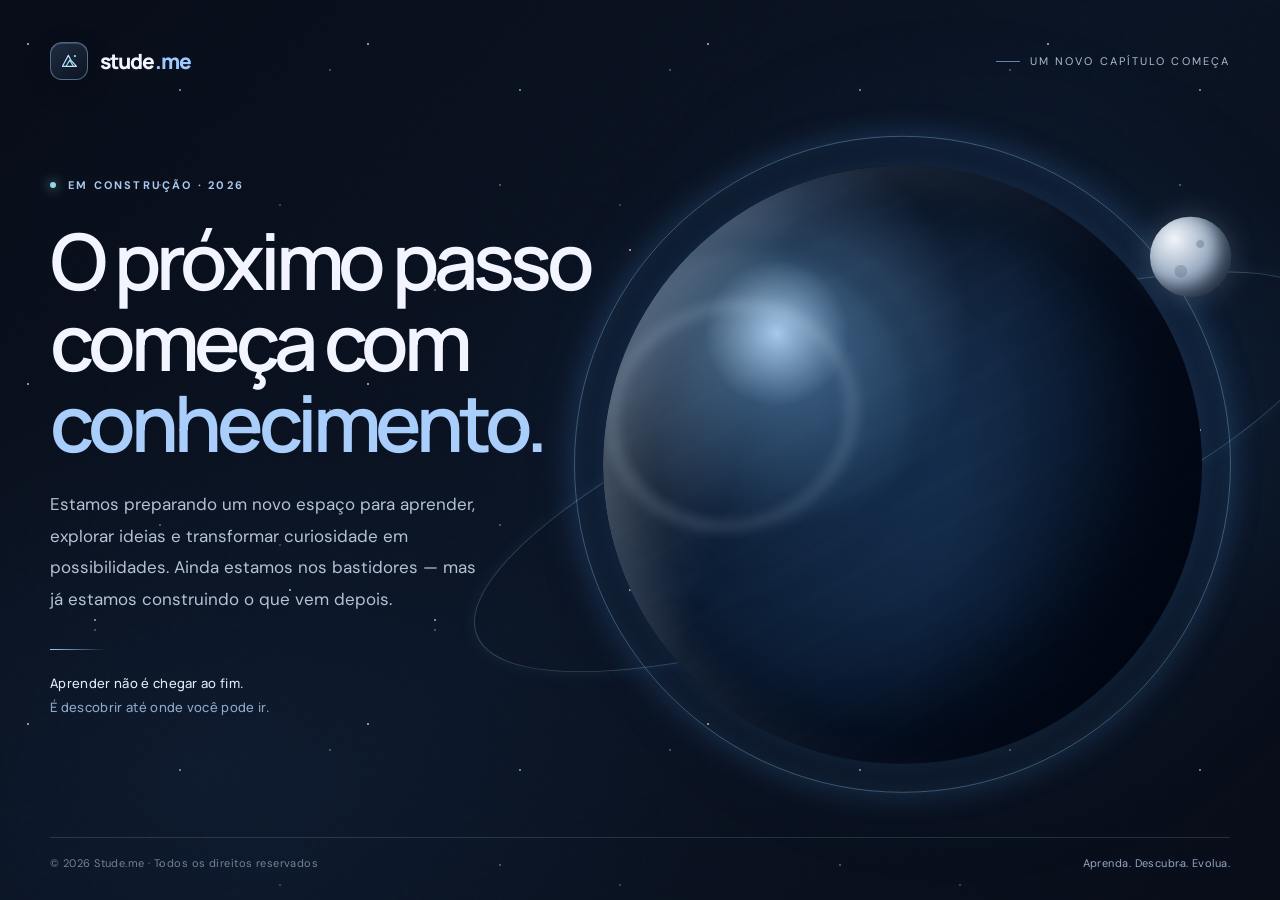
==== index (3).html @ 210246f9 "Add files via upload" ====
<!doctype html>
<html lang="pt-BR">
<head>
  <meta charset="utf-8">
  <meta name="viewport" content="width=device-width, initial-scale=1">
  <meta name="theme-color" content="#080d18">
  <meta name="description" content="Stude.me — um novo espaço para aprender, descobrir e evoluir. Em breve.">
  <title>Stude.me — Estamos chegando</title>
  <link rel="preconnect" href="https://fonts.googleapis.com">
  <link rel="preconnect" href="https://fonts.gstatic.com" crossorigin>
  <link href="https://fonts.googleapis.com/css2?family=DM+Sans:wght@400;500;600;700&family=Manrope:wght@400;500;600;700;800&display=swap" rel="stylesheet">
  <style>
    :root {
      color-scheme: dark;
      --ink: #f2f5ff;
      --muted: #a5b1c7;
      --blue: #8ebdff;
      --cyan: #8ce7e9;
      --line: rgba(190, 213, 255, .16);
    }
    * { box-sizing: border-box; }
    html { min-height: 100%; background: #080d18; }
    body {
      min-height: 100vh;
      margin: 0;
      overflow-x: hidden;
      color: var(--ink);
      font-family: "DM Sans", sans-serif;
      background:
        radial-gradient(ellipse at 75% 45%, rgba(33, 76, 125, .22), transparent 38%),
        radial-gradient(ellipse at 16% 85%, rgba(34, 61, 104, .17), transparent 35%),
        linear-gradient(135deg, #080d18 0%, #0b1424 52%, #080d18 100%);
    }
    body::before {
      content: "";
      position: fixed; inset: 0; pointer-events: none; opacity: .22;
      background-image: url("data:image/svg+xml,%3Csvg viewBox='0 0 180 180' xmlns='http://www.w3.org/2000/svg'%3E%3Cfilter id='n'%3E%3CfeTurbulence type='fractalNoise' baseFrequency='.8' numOctaves='3' stitchTiles='stitch'/%3E%3C/filter%3E%3Crect width='100%25' height='100%25' filter='url(%23n)' opacity='.16'/%3E%3C/svg%3E");
      mix-blend-mode: soft-light;
    }
    .stars, .stars::before, .stars::after {
      position: fixed; inset: 0; content: ""; pointer-events: none;
      background-repeat: repeat; background-size: 340px 340px;
    }
    .stars {
      opacity: .55;
      background-image:
        radial-gradient(1px 1px at 28px 44px, #fff 98%, transparent),
        radial-gradient(1px 1px at 180px 90px, #b8d9ff 98%, transparent),
        radial-gradient(1.5px 1.5px at 290px 250px, #fff 98%, transparent),
        radial-gradient(1px 1px at 95px 280px, #c8e9ff 98%, transparent);
    }
    .stars::before { background-image: radial-gradient(1px 1px at 70px 150px, #fff 98%, transparent), radial-gradient(1px 1px at 240px 35px, #d9eaff 98%, transparent); transform: translate(90px, 35px); opacity: .5; }
    .stars::after { background-image: radial-gradient(1px 1px at 130px 210px, #fff 98%, transparent), radial-gradient(1px 1px at 315px 125px, #a8d8ff 98%, transparent); transform: translate(-35px, 80px); opacity: .45; }
    .scene {
      position: fixed; inset: 0; overflow: hidden; pointer-events: none;
      perspective: 1000px;
    }
    .glow {
      position: absolute; width: min(72vw, 900px); aspect-ratio: 1;
      right: -10vw; top: 50%; transform: translateY(-50%);
      border-radius: 50%;
      background: radial-gradient(circle, rgba(68, 139, 205, .16), rgba(40, 87, 142, .07) 35%, transparent 68%);
      filter: blur(16px);
    }
    .planet-wrap {
      position: absolute; width: clamp(360px, 57vw, 760px); aspect-ratio: 1;
      right: clamp(-150px, 1vw, 70px); top: 50%; transform: translateY(-48%);
      animation: float 12s ease-in-out infinite;
    }
    .planet {
      position: absolute; inset: 9%;
      border-radius: 50%;
      overflow: hidden;
      background:
        radial-gradient(ellipse at 29% 28%, rgba(181, 220, 255, .9) 0%, rgba(111, 165, 215, .36) 12%, transparent 32%),
        radial-gradient(ellipse at 67% 73%, rgba(11, 34, 65, .1), rgba(4, 13, 29, .92) 70%),
        linear-gradient(145deg, #6d9dc7, #244a75 45%, #08182f 78%);
      box-shadow:
        inset -55px -25px 95px rgba(0, 4, 15, .9),
        inset 18px 12px 45px rgba(194, 226, 255, .2),
        0 0 65px rgba(75, 151, 220, .18);
    }
    .planet::before {
      content: ""; position: absolute; inset: -12%;
      background:
        radial-gradient(ellipse at 30% 37%, transparent 0 15%, rgba(211, 231, 255, .17) 16% 17%, transparent 18% 24%, rgba(14, 35, 62, .22) 25% 27%, transparent 28%),
        repeating-linear-gradient(168deg, transparent 0 18px, rgba(211, 232, 255, .08) 19px, transparent 22px, transparent 38px);
      filter: blur(5px); opacity: .75; transform: rotate(-17deg);
    }
    .planet::after {
      content: ""; position: absolute; inset: 0; border-radius: inherit;
      background: linear-gradient(105deg, rgba(224, 242, 255, .28), transparent 28% 58%, rgba(0, 5, 17, .52) 83%);
    }
    .atmosphere {
      position: absolute; inset: 5%; border-radius: 50%;
      border: 1px solid rgba(155, 211, 255, .35);
      box-shadow: 0 0 34px rgba(105, 183, 255, .18), inset 0 0 22px rgba(126, 195, 255, .1);
    }
    .orbit {
      position: absolute; width: 125%; height: 34%; left: -12.5%; top: 34%;
      border: 1px solid rgba(174, 215, 255, .23); border-radius: 50%;
      transform: rotate(-21deg);
      box-shadow: 0 0 18px rgba(116, 190, 255, .08);
    }
    .moon {
      position: absolute; width: 11%; aspect-ratio: 1; right: 5%; top: 16%;
      border-radius: 50%;
      background: radial-gradient(circle at 30% 28%, #f0f5fa, #9eafc4 45%, #53647a 78%, #26364b);
      box-shadow: 0 0 30px rgba(199, 225, 255, .22), inset -10px -7px 15px rgba(5, 15, 30, .55);
    }
    .moon::after { content:""; position:absolute; inset:0; border-radius:50%; background: radial-gradient(circle at 62% 34%, rgba(39,57,77,.25) 0 5%, transparent 6%), radial-gradient(circle at 38% 68%, rgba(39,57,77,.2) 0 8%, transparent 9%); }
    .content {
      position: relative; z-index: 2; min-height: 100vh;
      width: min(1180px, calc(100% - 64px)); margin: 0 auto;
      display: flex; flex-direction: column; justify-content: space-between;
      padding: 42px 0 30px;
    }
    header { display: flex; align-items: center; justify-content: space-between; }
    .brand { display: inline-flex; align-items: center; gap: 12px; text-decoration: none; color: var(--ink); }
    .mark {
      width: 38px; height: 38px; display: grid; place-items: center;
      border: 1px solid rgba(164, 207, 255, .42); border-radius: 12px;
      background: linear-gradient(145deg, rgba(132, 190, 255, .18), rgba(132, 190, 255, .035));
      box-shadow: inset 0 1px rgba(255,255,255,.16), 0 8px 28px rgba(0,0,0,.18);
    }
    .mark svg { width: 21px; height: 21px; }
    .wordmark { font: 800 21px/1 "Manrope", sans-serif; letter-spacing: -.9px; }
    .wordmark span { color: #9fc9ff; }
    .top-note {
      color: #aebbd0; font-size: 11px; letter-spacing: .19em;
      text-transform: uppercase; display: flex; align-items: center; gap: 10px;
    }
    .top-note::before { content:""; width: 24px; height: 1px; background: #83b8f3; opacity: .7; }
    main { max-width: 590px; padding: 70px 0 90px; }
    .eyebrow {
      display: flex; align-items: center; gap: 12px; margin-bottom: 28px;
      color: #a9c9ed; font-size: 11px; font-weight: 700; letter-spacing: .2em; text-transform: uppercase;
    }
    .eyebrow .dot { width: 6px; height: 6px; border-radius: 50%; background: #91d9e5; box-shadow: 0 0 12px #91d9e5; }
    h1 {
      margin: 0; font: 600 clamp(48px, 6.4vw, 78px)/1.04 "Manrope", sans-serif;
      letter-spacing: -.065em; max-width: 650px;
    }
    h1 em { color: #a9cefb; font-style: normal; }
    .lead {
      max-width: 440px; margin: 26px 0 0; color: #b5c1d4;
      font-size: clamp(15px, 1.5vw, 17px); line-height: 1.85;
    }
    .rule { width: 56px; height: 1px; margin: 34px 0 22px; background: linear-gradient(90deg, #9ccaff, transparent); }
    .manifesto {
      color: #e1eaf7; font: 500 13px/1.8 "Manrope", sans-serif;
      letter-spacing: .025em;
    }
    .manifesto span { color: #8da8c9; }
    footer {
      display: flex; justify-content: space-between; align-items: center; gap: 20px;
      border-top: 1px solid var(--line); padding-top: 18px;
      color: #71829b; font-size: 11px; letter-spacing: .04em;
    }
    .footer-right { color: #94a8c4; }
    @keyframes float { 0%,100% { transform: translateY(-48%) rotate(-2deg); } 50% { transform: translateY(-50%) rotate(1deg); } }
    @media (max-width: 760px) {
      .content { width: min(100% - 40px, 560px); padding: 26px 0 22px; }
      .top-note { font-size: 9px; letter-spacing: .12em; }
      .planet-wrap { width: 430px; right: -210px; top: 49%; opacity: .48; }
      .glow { width: 520px; right: -280px; top: 52%; }
      main { padding: 100px 0 115px; }
      h1 { font-size: clamp(48px, 12vw, 68px); }
      .lead { max-width: 390px; }
      footer { align-items: flex-start; flex-direction: column; gap: 8px; }
    }
    @media (max-width: 390px) {
      .top-note { display: none; }
      main { padding-top: 80px; }
      .wordmark { font-size: 19px; }
    }
    @media (prefers-reduced-motion: reduce) {
      *, *::before, *::after { animation: none !important; scroll-behavior: auto !important; }
    }
  </style>
</head>
<body>
  <div class="stars" aria-hidden="true"></div>
  <div class="scene" aria-hidden="true">
    <div class="glow"></div>
    <div class="planet-wrap">
      <div class="orbit"></div>
      <div class="planet"></div>
      <div class="atmosphere"></div>
      <div class="moon"></div>
    </div>
  </div>

  <div class="content">
    <header>
      <a class="brand" href="/" aria-label="Stude.me">
        <span class="mark" aria-hidden="true">
          <svg viewBox="0 0 24 24" fill="none">
            <path d="M4 17.5 10.7 5l3.1 5.8L20 17.5H4Z" stroke="#C5E1FF" stroke-width="1.35" stroke-linejoin="round"/>
            <path d="m8.1 17.5 4.2-7.1 4.1 7.1" stroke="#8CE7E9" stroke-width="1.35" stroke-linecap="round" stroke-linejoin="round"/>
            <circle cx="18.2" cy="5.8" r="1.25" fill="#8CE7E9"/>
          </svg>
        </span>
        <span class="wordmark">stude<span>.me</span></span>
      </a>
      <div class="top-note">Um novo capítulo começa</div>
    </header>

    <main>
      <div class="eyebrow"><span class="dot"></span> Em construção · 2026</div>
      <h1>O próximo passo<br>começa com <em>conhecimento.</em></h1>
      <p class="lead">
        Estamos preparando um novo espaço para aprender, explorar ideias e transformar curiosidade em possibilidades.
        Ainda estamos nos bastidores — mas já estamos construindo o que vem depois.
      </p>
      <div class="rule"></div>
      <div class="manifesto">Aprender não é chegar ao fim.<br><span>É descobrir até onde você pode ir.</span></div>
    </main>

    <footer>
      <span>© 2026 Stude.me · Todos os direitos reservados</span>
      <span class="footer-right">Aprenda. Descubra. Evolua.</span>
    </footer>
  </div>
</body>
</html>
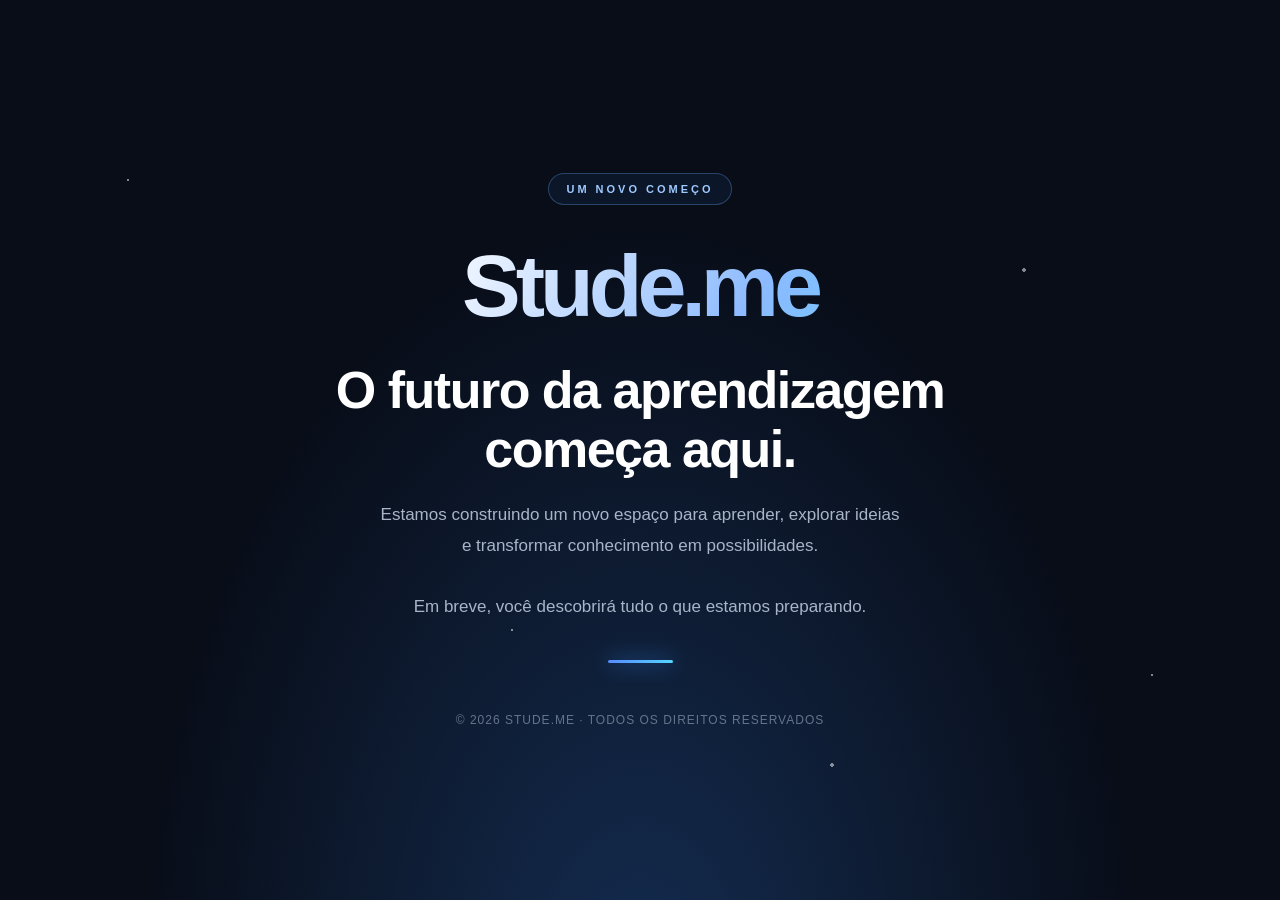
==== commit 1ea6c451: "New HTML" ====
--- a/index (3).html
+++ b/index (3).html
@@ -1,226 +1,163 @@
-<!doctype html>
+
+<!DOCTYPE html>
 <html lang="pt-BR">
 <head>
-  <meta charset="utf-8">
-  <meta name="viewport" content="width=device-width, initial-scale=1">
+  <meta charset="UTF-8">
+  <meta name="viewport" content="width=device-width, initial-scale=1.0">
   <meta name="theme-color" content="#080d18">
-  <meta name="description" content="Stude.me — um novo espaço para aprender, descobrir e evoluir. Em breve.">
-  <title>Stude.me — Estamos chegando</title>
-  <link rel="preconnect" href="https://fonts.googleapis.com">
-  <link rel="preconnect" href="https://fonts.gstatic.com" crossorigin>
-  <link href="https://fonts.googleapis.com/css2?family=DM+Sans:wght@400;500;600;700&family=Manrope:wght@400;500;600;700;800&display=swap" rel="stylesheet">
+  <meta name="description" content="Stude.me — um novo espaço para aprender, descobrir e evoluir.">
+  <title>Stude.me — Em breve</title>
+
   <style>
-    :root {
-      color-scheme: dark;
-      --ink: #f2f5ff;
-      --muted: #a5b1c7;
-      --blue: #8ebdff;
-      --cyan: #8ce7e9;
-      --line: rgba(190, 213, 255, .16);
+    * {
+      margin: 0;
+      padding: 0;
+      box-sizing: border-box;
     }
-    * { box-sizing: border-box; }
-    html { min-height: 100%; background: #080d18; }
+
     body {
       min-height: 100vh;
-      margin: 0;
-      overflow-x: hidden;
-      color: var(--ink);
-      font-family: "DM Sans", sans-serif;
-      background:
-        radial-gradient(ellipse at 75% 45%, rgba(33, 76, 125, .22), transparent 38%),
-        radial-gradient(ellipse at 16% 85%, rgba(34, 61, 104, .17), transparent 35%),
-        linear-gradient(135deg, #080d18 0%, #0b1424 52%, #080d18 100%);
-    }
-    body::before {
-      content: "";
-      position: fixed; inset: 0; pointer-events: none; opacity: .22;
-      background-image: url("data:image/svg+xml,%3Csvg viewBox='0 0 180 180' xmlns='http://www.w3.org/2000/svg'%3E%3Cfilter id='n'%3E%3CfeTurbulence type='fractalNoise' baseFrequency='.8' numOctaves='3' stitchTiles='stitch'/%3E%3C/filter%3E%3Crect width='100%25' height='100%25' filter='url(%23n)' opacity='.16'/%3E%3C/svg%3E");
-      mix-blend-mode: soft-light;
-    }
-    .stars, .stars::before, .stars::after {
-      position: fixed; inset: 0; content: ""; pointer-events: none;
-      background-repeat: repeat; background-size: 340px 340px;
-    }
-    .stars {
-      opacity: .55;
-      background-image:
-        radial-gradient(1px 1px at 28px 44px, #fff 98%, transparent),
-        radial-gradient(1px 1px at 180px 90px, #b8d9ff 98%, transparent),
-        radial-gradient(1.5px 1.5px at 290px 250px, #fff 98%, transparent),
-        radial-gradient(1px 1px at 95px 280px, #c8e9ff 98%, transparent);
-    }
-    .stars::before { background-image: radial-gradient(1px 1px at 70px 150px, #fff 98%, transparent), radial-gradient(1px 1px at 240px 35px, #d9eaff 98%, transparent); transform: translate(90px, 35px); opacity: .5; }
-    .stars::after { background-image: radial-gradient(1px 1px at 130px 210px, #fff 98%, transparent), radial-gradient(1px 1px at 315px 125px, #a8d8ff 98%, transparent); transform: translate(-35px, 80px); opacity: .45; }
-    .scene {
-      position: fixed; inset: 0; overflow: hidden; pointer-events: none;
-      perspective: 1000px;
-    }
-    .glow {
-      position: absolute; width: min(72vw, 900px); aspect-ratio: 1;
-      right: -10vw; top: 50%; transform: translateY(-50%);
-      border-radius: 50%;
-      background: radial-gradient(circle, rgba(68, 139, 205, .16), rgba(40, 87, 142, .07) 35%, transparent 68%);
-      filter: blur(16px);
-    }
-    .planet-wrap {
-      position: absolute; width: clamp(360px, 57vw, 760px); aspect-ratio: 1;
-      right: clamp(-150px, 1vw, 70px); top: 50%; transform: translateY(-48%);
-      animation: float 12s ease-in-out infinite;
-    }
-    .planet {
-      position: absolute; inset: 9%;
-      border-radius: 50%;
+      display: flex;
+      align-items: center;
+      justify-content: center;
       overflow: hidden;
       background:
-        radial-gradient(ellipse at 29% 28%, rgba(181, 220, 255, .9) 0%, rgba(111, 165, 215, .36) 12%, transparent 32%),
-        radial-gradient(ellipse at 67% 73%, rgba(11, 34, 65, .1), rgba(4, 13, 29, .92) 70%),
-        linear-gradient(145deg, #6d9dc7, #244a75 45%, #08182f 78%);
-      box-shadow:
-        inset -55px -25px 95px rgba(0, 4, 15, .9),
-        inset 18px 12px 45px rgba(194, 226, 255, .2),
-        0 0 65px rgba(75, 151, 220, .18);
+        radial-gradient(ellipse at 50% 110%, #142c50 0%, transparent 55%),
+        #080d18;
+      color: #ffffff;
+      font-family: Arial, Helvetica, sans-serif;
+      padding: 24px;
     }
-    .planet::before {
-      content: ""; position: absolute; inset: -12%;
-      background:
-        radial-gradient(ellipse at 30% 37%, transparent 0 15%, rgba(211, 231, 255, .17) 16% 17%, transparent 18% 24%, rgba(14, 35, 62, .22) 25% 27%, transparent 28%),
-        repeating-linear-gradient(168deg, transparent 0 18px, rgba(211, 232, 255, .08) 19px, transparent 22px, transparent 38px);
-      filter: blur(5px); opacity: .75; transform: rotate(-17deg);
+
+    .stars {
+      position: fixed;
+      inset: 0;
+      pointer-events: none;
+      background-image:
+        radial-gradient(1px 1px at 10% 20%, #ffffff 100%, transparent),
+        radial-gradient(2px 2px at 80% 30%, #ffffff 100%, transparent),
+        radial-gradient(1px 1px at 40% 70%, #ffffff 100%, transparent),
+        radial-gradient(2px 2px at 65% 85%, #ffffff 100%, transparent),
+        radial-gradient(1px 1px at 90% 75%, #ffffff 100%, transparent);
+      opacity: .5;
     }
-    .planet::after {
-      content: ""; position: absolute; inset: 0; border-radius: inherit;
-      background: linear-gradient(105deg, rgba(224, 242, 255, .28), transparent 28% 58%, rgba(0, 5, 17, .52) 83%);
+
+    .container {
+      position: relative;
+      z-index: 1;
+      width: 100%;
+      max-width: 760px;
+      text-align: center;
+      animation: appear 1.2s ease both;
     }
-    .atmosphere {
-      position: absolute; inset: 5%; border-radius: 50%;
-      border: 1px solid rgba(155, 211, 255, .35);
-      box-shadow: 0 0 34px rgba(105, 183, 255, .18), inset 0 0 22px rgba(126, 195, 255, .1);
+
+    .logo {
+      font-size: clamp(52px, 10vw, 88px);
+      font-weight: 800;
+      letter-spacing: -5px;
+      background: linear-gradient(120deg, #ffffff 20%, #8cbaff 65%, #54d6ff);
+      -webkit-background-clip: text;
+      background-clip: text;
+      color: transparent;
+      margin-bottom: 24px;
     }
-    .orbit {
-      position: absolute; width: 125%; height: 34%; left: -12.5%; top: 34%;
-      border: 1px solid rgba(174, 215, 255, .23); border-radius: 50%;
-      transform: rotate(-21deg);
-      box-shadow: 0 0 18px rgba(116, 190, 255, .08);
+
+    .tag {
+      display: inline-block;
+      padding: 9px 17px;
+      border: 1px solid rgba(112, 175, 255, .3);
+      border-radius: 50px;
+      color: #9fcaff;
+      font-size: 11px;
+      font-weight: bold;
+      letter-spacing: 3px;
+      text-transform: uppercase;
+      margin-bottom: 30px;
+      background: rgba(35, 91, 160, .12);
     }
-    .moon {
-      position: absolute; width: 11%; aspect-ratio: 1; right: 5%; top: 16%;
-      border-radius: 50%;
-      background: radial-gradient(circle at 30% 28%, #f0f5fa, #9eafc4 45%, #53647a 78%, #26364b);
-      box-shadow: 0 0 30px rgba(199, 225, 255, .22), inset -10px -7px 15px rgba(5, 15, 30, .55);
+
+    h1 {
+      font-size: clamp(30px, 6vw, 52px);
+      line-height: 1.15;
+      letter-spacing: -1.5px;
+      margin-bottom: 20px;
     }
-    .moon::after { content:""; position:absolute; inset:0; border-radius:50%; background: radial-gradient(circle at 62% 34%, rgba(39,57,77,.25) 0 5%, transparent 6%), radial-gradient(circle at 38% 68%, rgba(39,57,77,.2) 0 8%, transparent 9%); }
-    .content {
-      position: relative; z-index: 2; min-height: 100vh;
-      width: min(1180px, calc(100% - 64px)); margin: 0 auto;
-      display: flex; flex-direction: column; justify-content: space-between;
-      padding: 42px 0 30px;
+
+    .description {
+      max-width: 530px;
+      margin: 0 auto;
+      color: #a8b5c9;
+      font-size: 17px;
+      line-height: 1.8;
     }
-    header { display: flex; align-items: center; justify-content: space-between; }
-    .brand { display: inline-flex; align-items: center; gap: 12px; text-decoration: none; color: var(--ink); }
-    .mark {
-      width: 38px; height: 38px; display: grid; place-items: center;
-      border: 1px solid rgba(164, 207, 255, .42); border-radius: 12px;
-      background: linear-gradient(145deg, rgba(132, 190, 255, .18), rgba(132, 190, 255, .035));
-      box-shadow: inset 0 1px rgba(255,255,255,.16), 0 8px 28px rgba(0,0,0,.18);
+
+    .line {
+      width: 65px;
+      height: 3px;
+      border-radius: 10px;
+      margin: 38px auto;
+      background: linear-gradient(90deg, #568bff, #54d6ff);
+      box-shadow: 0 0 20px #368fff;
     }
-    .mark svg { width: 21px; height: 21px; }
-    .wordmark { font: 800 21px/1 "Manrope", sans-serif; letter-spacing: -.9px; }
-    .wordmark span { color: #9fc9ff; }
-    .top-note {
-      color: #aebbd0; font-size: 11px; letter-spacing: .19em;
-      text-transform: uppercase; display: flex; align-items: center; gap: 10px;
+
+    footer {
+      color: #64748b;
+      font-size: 12px;
+      letter-spacing: 1px;
+      margin-top: 50px;
     }
-    .top-note::before { content:""; width: 24px; height: 1px; background: #83b8f3; opacity: .7; }
-    main { max-width: 590px; padding: 70px 0 90px; }
-    .eyebrow {
-      display: flex; align-items: center; gap: 12px; margin-bottom: 28px;
-      color: #a9c9ed; font-size: 11px; font-weight: 700; letter-spacing: .2em; text-transform: uppercase;
+
+    @keyframes appear {
+      from {
+        opacity: 0;
+        transform: translateY(25px);
+      }
+      to {
+        opacity: 1;
+        transform: translateY(0);
+      }
     }
-    .eyebrow .dot { width: 6px; height: 6px; border-radius: 50%; background: #91d9e5; box-shadow: 0 0 12px #91d9e5; }
-    h1 {
-      margin: 0; font: 600 clamp(48px, 6.4vw, 78px)/1.04 "Manrope", sans-serif;
-      letter-spacing: -.065em; max-width: 650px;
+
+    @media (max-width: 480px) {
+      .logo {
+        letter-spacing: -3px;
+      }
+
+      .description {
+        font-size: 15px;
+      }
     }
-    h1 em { color: #a9cefb; font-style: normal; }
-    .lead {
-      max-width: 440px; margin: 26px 0 0; color: #b5c1d4;
-      font-size: clamp(15px, 1.5vw, 17px); line-height: 1.85;
-    }
-    .rule { width: 56px; height: 1px; margin: 34px 0 22px; background: linear-gradient(90deg, #9ccaff, transparent); }
-    .manifesto {
-      color: #e1eaf7; font: 500 13px/1.8 "Manrope", sans-serif;
-      letter-spacing: .025em;
-    }
-    .manifesto span { color: #8da8c9; }
-    footer {
-      display: flex; justify-content: space-between; align-items: center; gap: 20px;
-      border-top: 1px solid var(--line); padding-top: 18px;
-      color: #71829b; font-size: 11px; letter-spacing: .04em;
-    }
-    .footer-right { color: #94a8c4; }
-    @keyframes float { 0%,100% { transform: translateY(-48%) rotate(-2deg); } 50% { transform: translateY(-50%) rotate(1deg); } }
-    @media (max-width: 760px) {
-      .content { width: min(100% - 40px, 560px); padding: 26px 0 22px; }
-      .top-note { font-size: 9px; letter-spacing: .12em; }
-      .planet-wrap { width: 430px; right: -210px; top: 49%; opacity: .48; }
-      .glow { width: 520px; right: -280px; top: 52%; }
-      main { padding: 100px 0 115px; }
-      h1 { font-size: clamp(48px, 12vw, 68px); }
-      .lead { max-width: 390px; }
-      footer { align-items: flex-start; flex-direction: column; gap: 8px; }
-    }
-    @media (max-width: 390px) {
-      .top-note { display: none; }
-      main { padding-top: 80px; }
-      .wordmark { font-size: 19px; }
-    }
+
     @media (prefers-reduced-motion: reduce) {
-      *, *::before, *::after { animation: none !important; scroll-behavior: auto !important; }
+      *, *::before, *::after {
+        animation: none !important;
+      }
     }
   </style>
 </head>
+
 <body>
-  <div class="stars" aria-hidden="true"></div>
-  <div class="scene" aria-hidden="true">
-    <div class="glow"></div>
-    <div class="planet-wrap">
-      <div class="orbit"></div>
-      <div class="planet"></div>
-      <div class="atmosphere"></div>
-      <div class="moon"></div>
-    </div>
-  </div>
+  <div class="stars"></div>
 
-  <div class="content">
-    <header>
-      <a class="brand" href="/" aria-label="Stude.me">
-        <span class="mark" aria-hidden="true">
-          <svg viewBox="0 0 24 24" fill="none">
-            <path d="M4 17.5 10.7 5l3.1 5.8L20 17.5H4Z" stroke="#C5E1FF" stroke-width="1.35" stroke-linejoin="round"/>
-            <path d="m8.1 17.5 4.2-7.1 4.1 7.1" stroke="#8CE7E9" stroke-width="1.35" stroke-linecap="round" stroke-linejoin="round"/>
-            <circle cx="18.2" cy="5.8" r="1.25" fill="#8CE7E9"/>
-          </svg>
-        </span>
-        <span class="wordmark">stude<span>.me</span></span>
-      </a>
-      <div class="top-note">Um novo capítulo começa</div>
-    </header>
+  <main class="container">
+    <div class="tag">Um novo começo</div>
 
-    <main>
-      <div class="eyebrow"><span class="dot"></span> Em construção · 2026</div>
-      <h1>O próximo passo<br>começa com <em>conhecimento.</em></h1>
-      <p class="lead">
-        Estamos preparando um novo espaço para aprender, explorar ideias e transformar curiosidade em possibilidades.
-        Ainda estamos nos bastidores — mas já estamos construindo o que vem depois.
-      </p>
-      <div class="rule"></div>
-      <div class="manifesto">Aprender não é chegar ao fim.<br><span>É descobrir até onde você pode ir.</span></div>
-    </main>
+    <div class="logo">Stude.me</div>
+
+    <h1>O futuro da aprendizagem começa aqui.</h1>
+
+    <p class="description">
+      Estamos construindo um novo espaço para aprender,
+      explorar ideias e transformar conhecimento em possibilidades.
+      <br><br>
+      Em breve, você descobrirá tudo o que estamos preparando.
+    </p>
+
+    <div class="line"></div>
 
     <footer>
-      <span>© 2026 Stude.me · Todos os direitos reservados</span>
-      <span class="footer-right">Aprenda. Descubra. Evolua.</span>
+      © 2026 STUDE.ME · TODOS OS DIREITOS RESERVADOS
     </footer>
-  </div>
+  </main>
 </body>
 </html>
